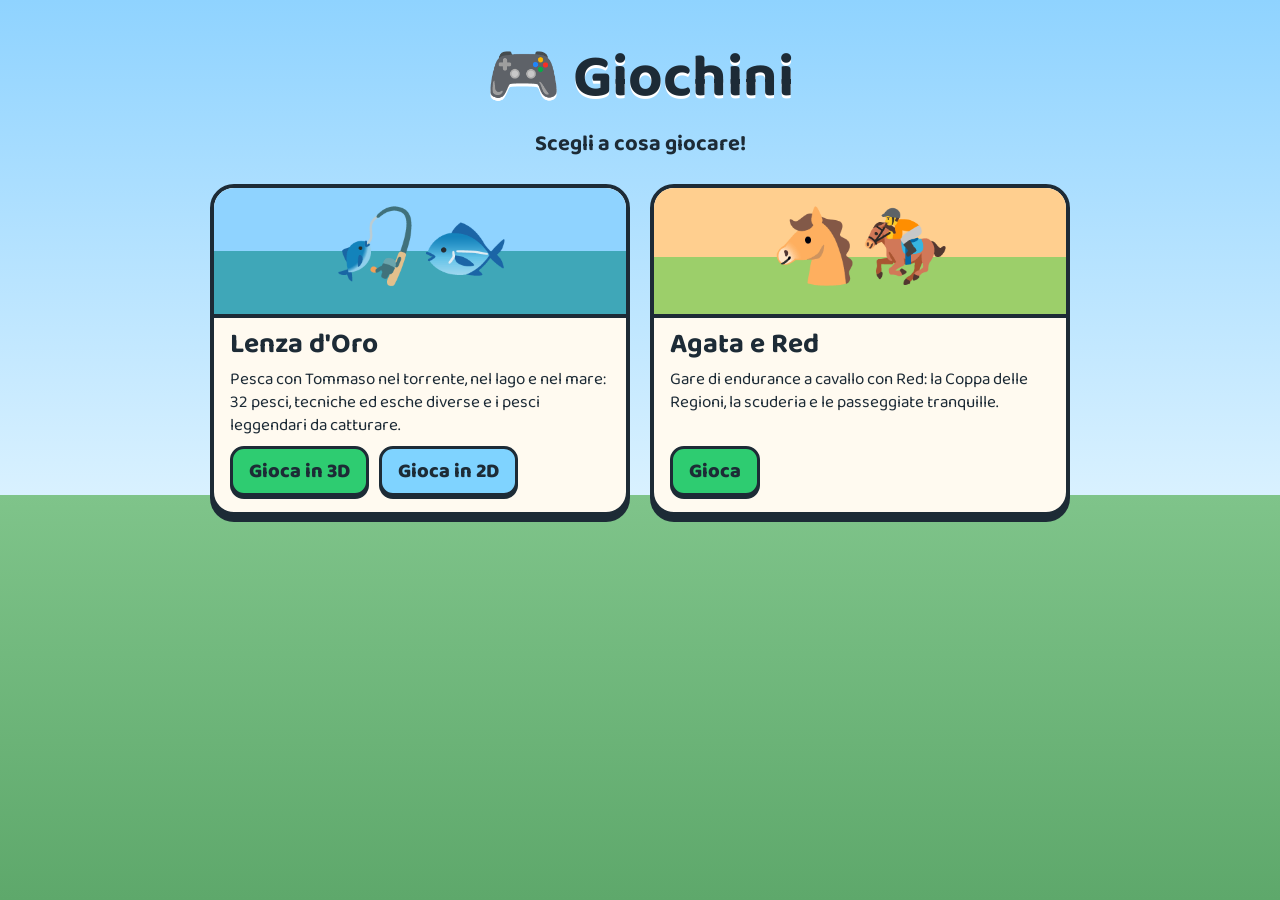
==== index.html @ 621bca12 "Pagina iniziale per scegliere il gioco e README Co-Authored-By: Claude Opus 5.5 <noreply@anthropic.c" ====
<!doctype html>
<html lang="it">
<head>
<meta charset="utf-8">
<meta name="viewport" content="width=device-width,initial-scale=1">
<title>Giochini</title>
<link rel="preconnect" href="https://fonts.googleapis.com">
<link rel="preconnect" href="https://fonts.gstatic.com" crossorigin>
<link href="https://fonts.googleapis.com/css2?family=Baloo+2:wght@500;700;800&display=swap" rel="stylesheet">
<style>
  :root{ --ink:#1d2b36; --paper:#fffaf0; --font:'Baloo 2','Trebuchet MS','Segoe UI',sans-serif; }
  *{box-sizing:border-box}
  body{margin:0;min-height:100vh;font-family:var(--font);color:var(--ink);
    background:linear-gradient(#8fd3ff, #d9f1ff 55%, #7fc48a 55%, #5ea86b);
    display:flex;flex-direction:column;align-items:center;padding:24px 16px 40px}
  h1{font-size:clamp(34px,7vw,60px);margin:6px 0 0;text-shadow:0 3px 0 #fff}
  .sub{margin:0 0 22px;font-size:clamp(16px,2.6vw,22px);font-weight:700}
  .games{display:grid;grid-template-columns:repeat(auto-fit,minmax(260px,1fr));gap:20px;width:min(100%,860px)}
  .game{background:var(--paper);border:4px solid var(--ink);border-radius:24px;box-shadow:0 6px 0 var(--ink);overflow:hidden;display:flex;flex-direction:column}
  .art{height:130px;display:flex;align-items:center;justify-content:center;font-size:72px;border-bottom:4px solid var(--ink)}
  .art.fish{background:linear-gradient(#8fd3ff 50%, #3fa7b8 50%)}
  .art.horse{background:linear-gradient(#ffcf8f 55%, #9ccf6a 55%)}
  .body{padding:12px 16px 16px;display:flex;flex-direction:column;gap:8px;flex:1}
  .body h2{margin:0;font-size:28px;line-height:1.1}
  .body p{margin:0;font-size:17px;line-height:1.35;flex:1}
  .btns{display:flex;gap:10px;flex-wrap:wrap}
  .play{display:inline-block;text-decoration:none;color:var(--ink);font-weight:800;font-size:20px;
    background:#2ecc71;border:3px solid var(--ink);border-radius:14px;padding:6px 16px;box-shadow:0 3px 0 var(--ink)}
  .play.alt{background:#7fd3ff}
  .play:active{transform:translateY(2px);box-shadow:0 1px 0 var(--ink)}
</style>
</head>
<body>
  <h1>🎮 Giochini</h1>
  <p class="sub">Scegli a cosa giocare!</p>
  <div class="games">
    <div class="game">
      <div class="art fish">🎣🐟</div>
      <div class="body">
        <h2>Lenza d'Oro</h2>
        <p>Pesca con Tommaso nel torrente, nel lago e nel mare: 32 pesci, tecniche ed esche diverse e i pesci leggendari da catturare.</p>
        <div class="btns">
          <a class="play" href="sampei/3d.html">Gioca in 3D</a>
          <a class="play alt" href="sampei/index.html">Gioca in 2D</a>
        </div>
      </div>
    </div>
    <div class="game">
      <div class="art horse">🐴🏇</div>
      <div class="body">
        <h2>Agata e Red</h2>
        <p>Gare di endurance a cavallo con Red: la Coppa delle Regioni, la scuderia e le passeggiate tranquille.</p>
        <div class="btns">
          <a class="play" href="agata/index.html">Gioca</a>
        </div>
      </div>
    </div>
  </div>
</body>
</html>
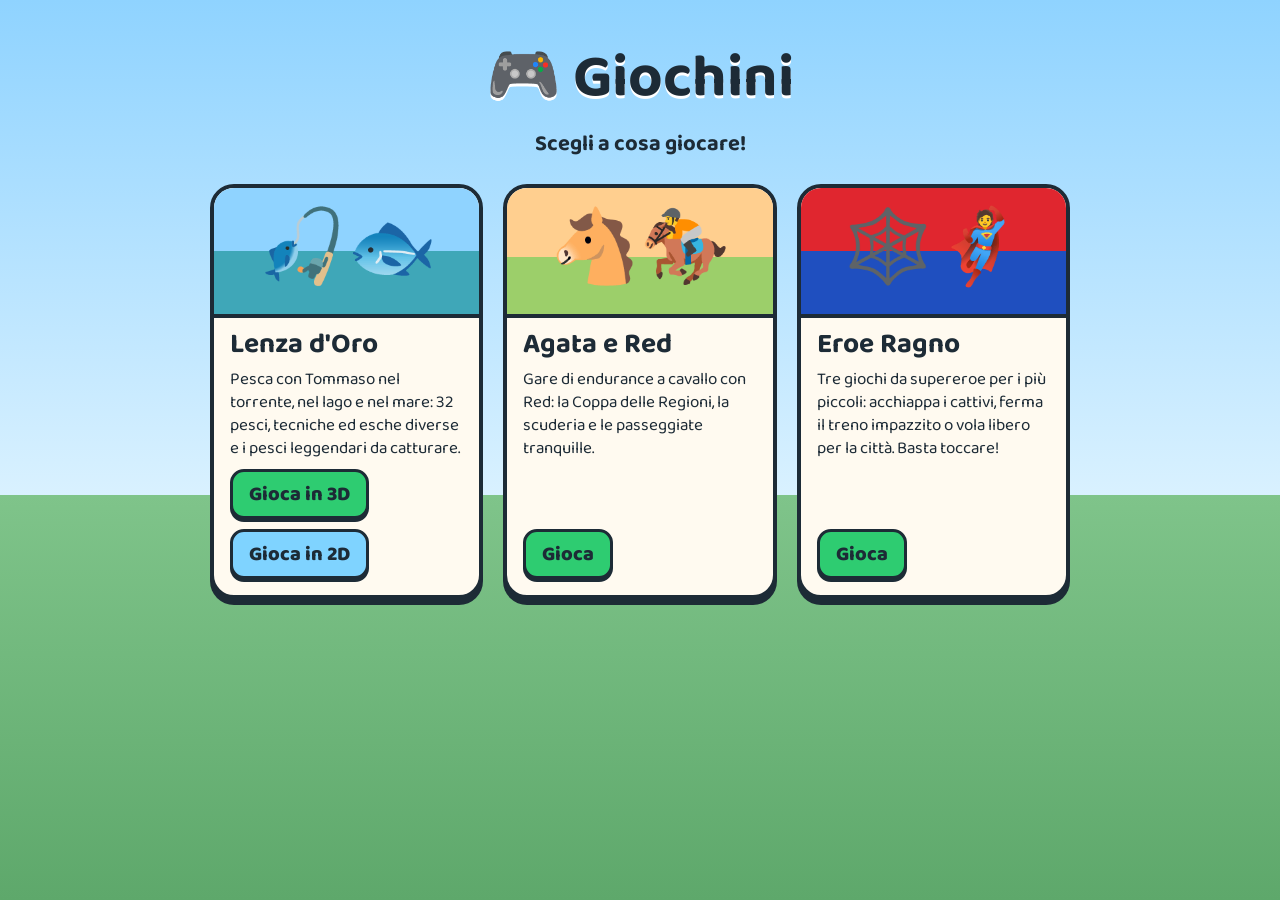
==== commit 3ca3677d: "Aggiunge Eroe Ragno, gioco in 3D per i più piccoli Tre modalità da giocare solo toccando lo schermo:" ====
--- a/index.html
+++ b/index.html
@@ -20,6 +20,7 @@
   .art{height:130px;display:flex;align-items:center;justify-content:center;font-size:72px;border-bottom:4px solid var(--ink)}
   .art.fish{background:linear-gradient(#8fd3ff 50%, #3fa7b8 50%)}
   .art.horse{background:linear-gradient(#ffcf8f 55%, #9ccf6a 55%)}
+  .art.spider{background:linear-gradient(#e0262f 50%, #1f4fbf 50%)}
   .body{padding:12px 16px 16px;display:flex;flex-direction:column;gap:8px;flex:1}
   .body h2{margin:0;font-size:28px;line-height:1.1}
   .body p{margin:0;font-size:17px;line-height:1.35;flex:1}
@@ -51,7 +52,17 @@
         <h2>Agata e Red</h2>
         <p>Gare di endurance a cavallo con Red: la Coppa delle Regioni, la scuderia e le passeggiate tranquille.</p>
         <div class="btns">
-          <a class="play" href="agata/index.html">Gioca</a>
+          <a class="play" href="cavalli/index.html">Gioca</a>
+        </div>
+      </div>
+    </div>
+    <div class="game">
+      <div class="art spider">🕸️🦸</div>
+      <div class="body">
+        <h2>Eroe Ragno</h2>
+        <p>Tre giochi da supereroe per i più piccoli: acchiappa i cattivi, ferma il treno impazzito o vola libero per la città. Basta toccare!</p>
+        <div class="btns">
+          <a class="play" href="ragno/index.html">Gioca</a>
         </div>
       </div>
     </div>
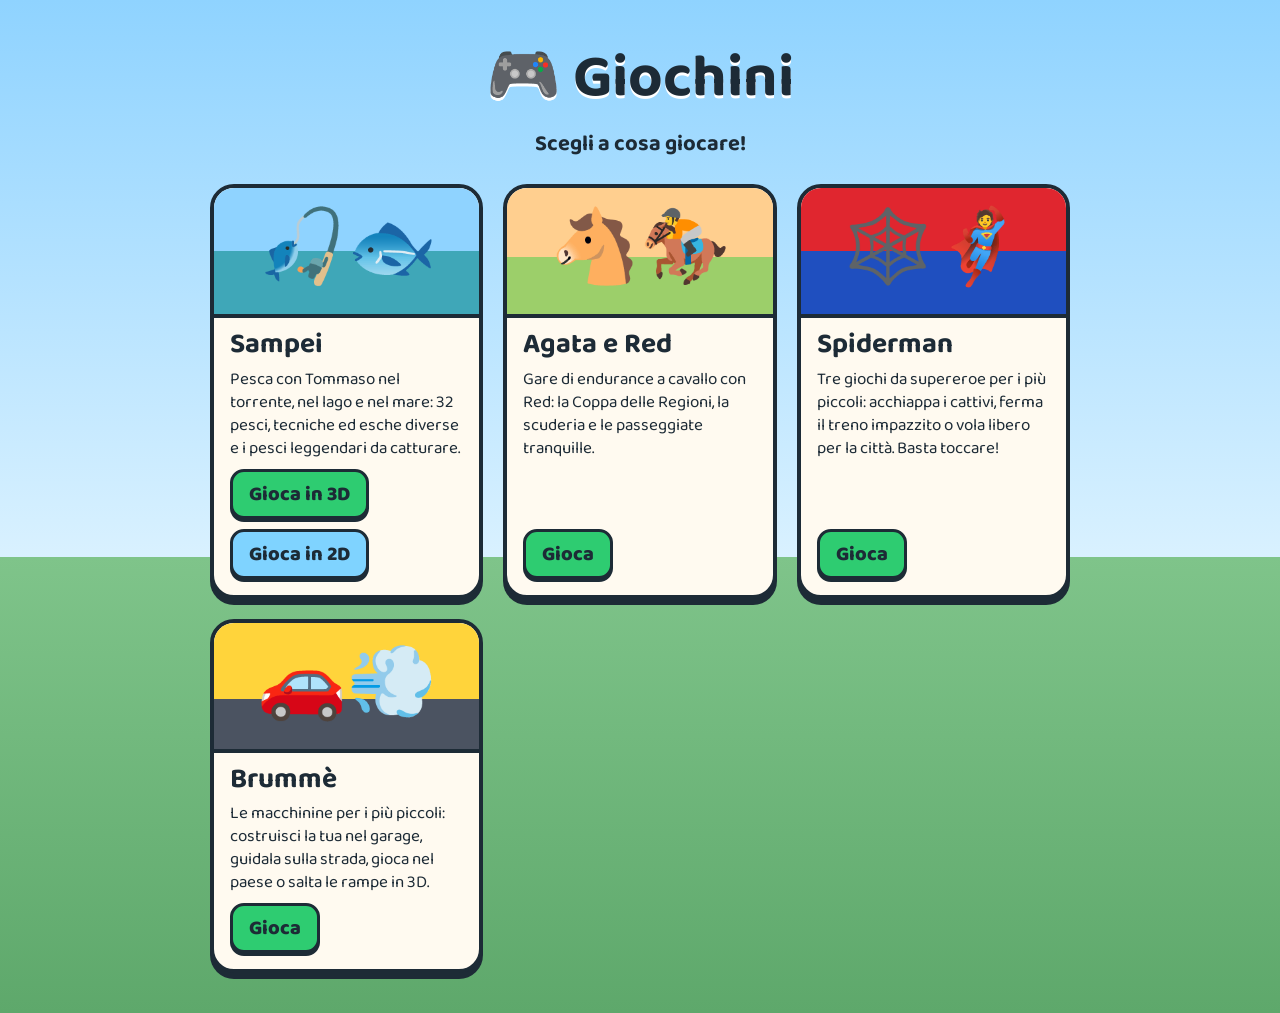
==== commit 72639c56: "Aggiunge Brummè, giochi di macchinine per i più piccoli Quattro giochi per un bimbo di circa 2 anni," ====
--- a/index.html
+++ b/index.html
@@ -21,6 +21,7 @@
   .art.fish{background:linear-gradient(#8fd3ff 50%, #3fa7b8 50%)}
   .art.horse{background:linear-gradient(#ffcf8f 55%, #9ccf6a 55%)}
   .art.spider{background:linear-gradient(#e0262f 50%, #1f4fbf 50%)}
+  .art.car{background:linear-gradient(#ffd43b 60%, #4b5361 60%)}
   .body{padding:12px 16px 16px;display:flex;flex-direction:column;gap:8px;flex:1}
   .body h2{margin:0;font-size:28px;line-height:1.1}
   .body p{margin:0;font-size:17px;line-height:1.35;flex:1}
@@ -38,7 +39,7 @@
     <div class="game">
       <div class="art fish">🎣🐟</div>
       <div class="body">
-        <h2>Lenza d'Oro</h2>
+        <h2>Sampei</h2>
         <p>Pesca con Tommaso nel torrente, nel lago e nel mare: 32 pesci, tecniche ed esche diverse e i pesci leggendari da catturare.</p>
         <div class="btns">
           <a class="play" href="sampei/3d.html">Gioca in 3D</a>
@@ -59,10 +60,20 @@
     <div class="game">
       <div class="art spider">🕸️🦸</div>
       <div class="body">
-        <h2>Eroe Ragno</h2>
+        <h2>Spiderman</h2>
         <p>Tre giochi da supereroe per i più piccoli: acchiappa i cattivi, ferma il treno impazzito o vola libero per la città. Basta toccare!</p>
         <div class="btns">
-          <a class="play" href="ragno/index.html">Gioca</a>
+          <a class="play" href="spiderman/index.html">Gioca</a>
+        </div>
+      </div>
+    </div>
+    <div class="game">
+      <div class="art car">🚗💨</div>
+      <div class="body">
+        <h2>Brummè</h2>
+        <p>Le macchinine per i più piccoli: costruisci la tua nel garage, guidala sulla strada, gioca nel paese o salta le rampe in 3D.</p>
+        <div class="btns">
+          <a class="play" href="brumme/index.html">Gioca</a>
         </div>
       </div>
     </div>
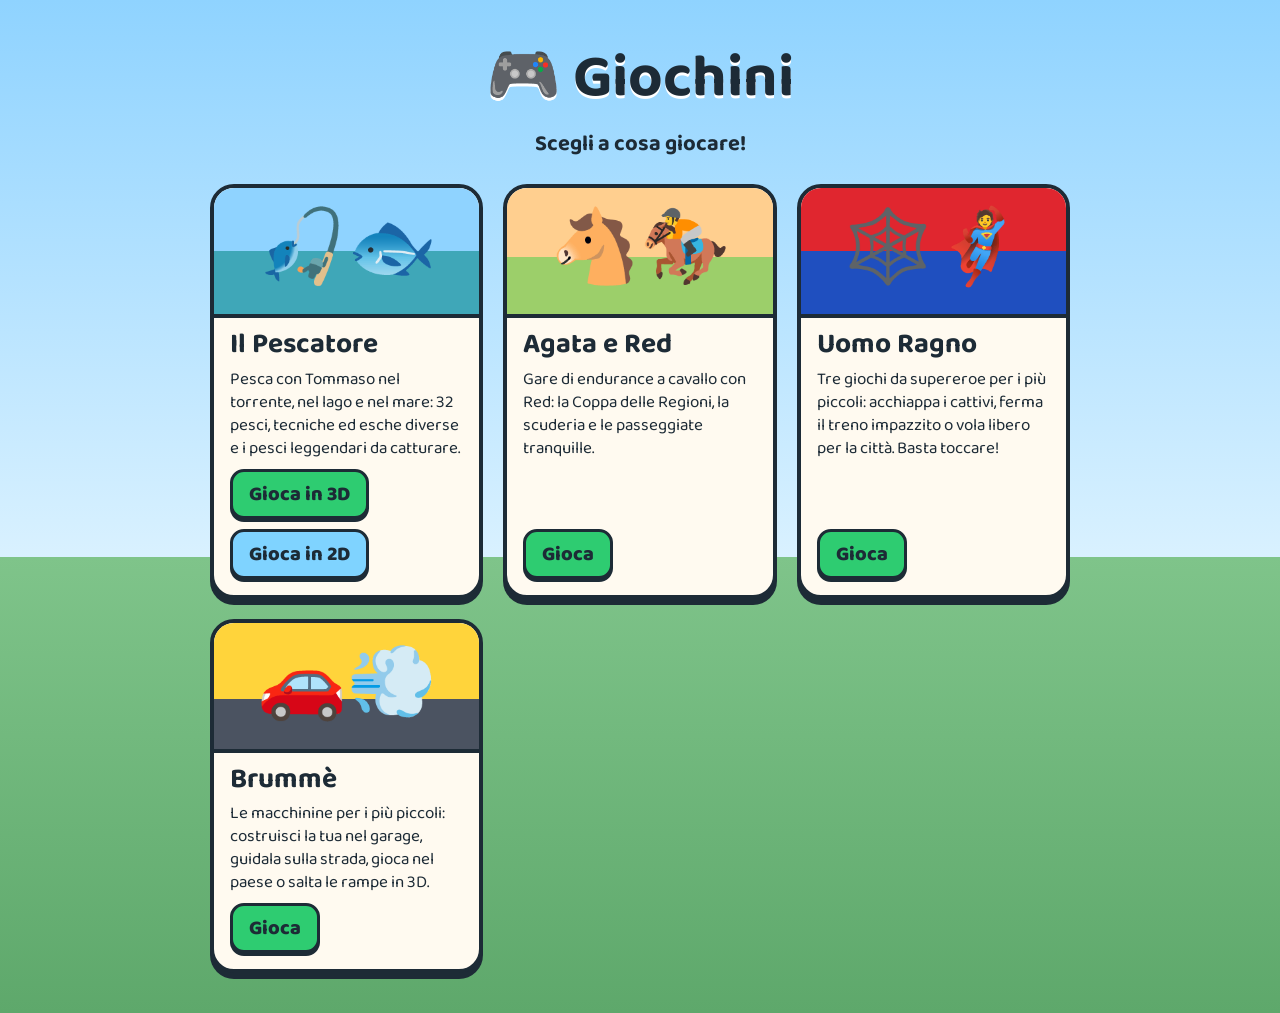
==== commit 1fab1d2a: "Rinomina le cartelle in il-pescatore/ e uomo-ragno/ Niente nomi di marchi famosi nelle cartelle e ne" ====
--- a/index.html
+++ b/index.html
@@ -39,11 +39,11 @@
     <div class="game">
       <div class="art fish">🎣🐟</div>
       <div class="body">
-        <h2>Sampei</h2>
+        <h2>Il Pescatore</h2>
         <p>Pesca con Tommaso nel torrente, nel lago e nel mare: 32 pesci, tecniche ed esche diverse e i pesci leggendari da catturare.</p>
         <div class="btns">
-          <a class="play" href="sampei/3d.html">Gioca in 3D</a>
-          <a class="play alt" href="sampei/index.html">Gioca in 2D</a>
+          <a class="play" href="il-pescatore/3d.html">Gioca in 3D</a>
+          <a class="play alt" href="il-pescatore/index.html">Gioca in 2D</a>
         </div>
       </div>
     </div>
@@ -60,10 +60,10 @@
     <div class="game">
       <div class="art spider">🕸️🦸</div>
       <div class="body">
-        <h2>Spiderman</h2>
+        <h2>Uomo Ragno</h2>
         <p>Tre giochi da supereroe per i più piccoli: acchiappa i cattivi, ferma il treno impazzito o vola libero per la città. Basta toccare!</p>
         <div class="btns">
-          <a class="play" href="spiderman/index.html">Gioca</a>
+          <a class="play" href="uomo-ragno/index.html">Gioca</a>
         </div>
       </div>
     </div>
